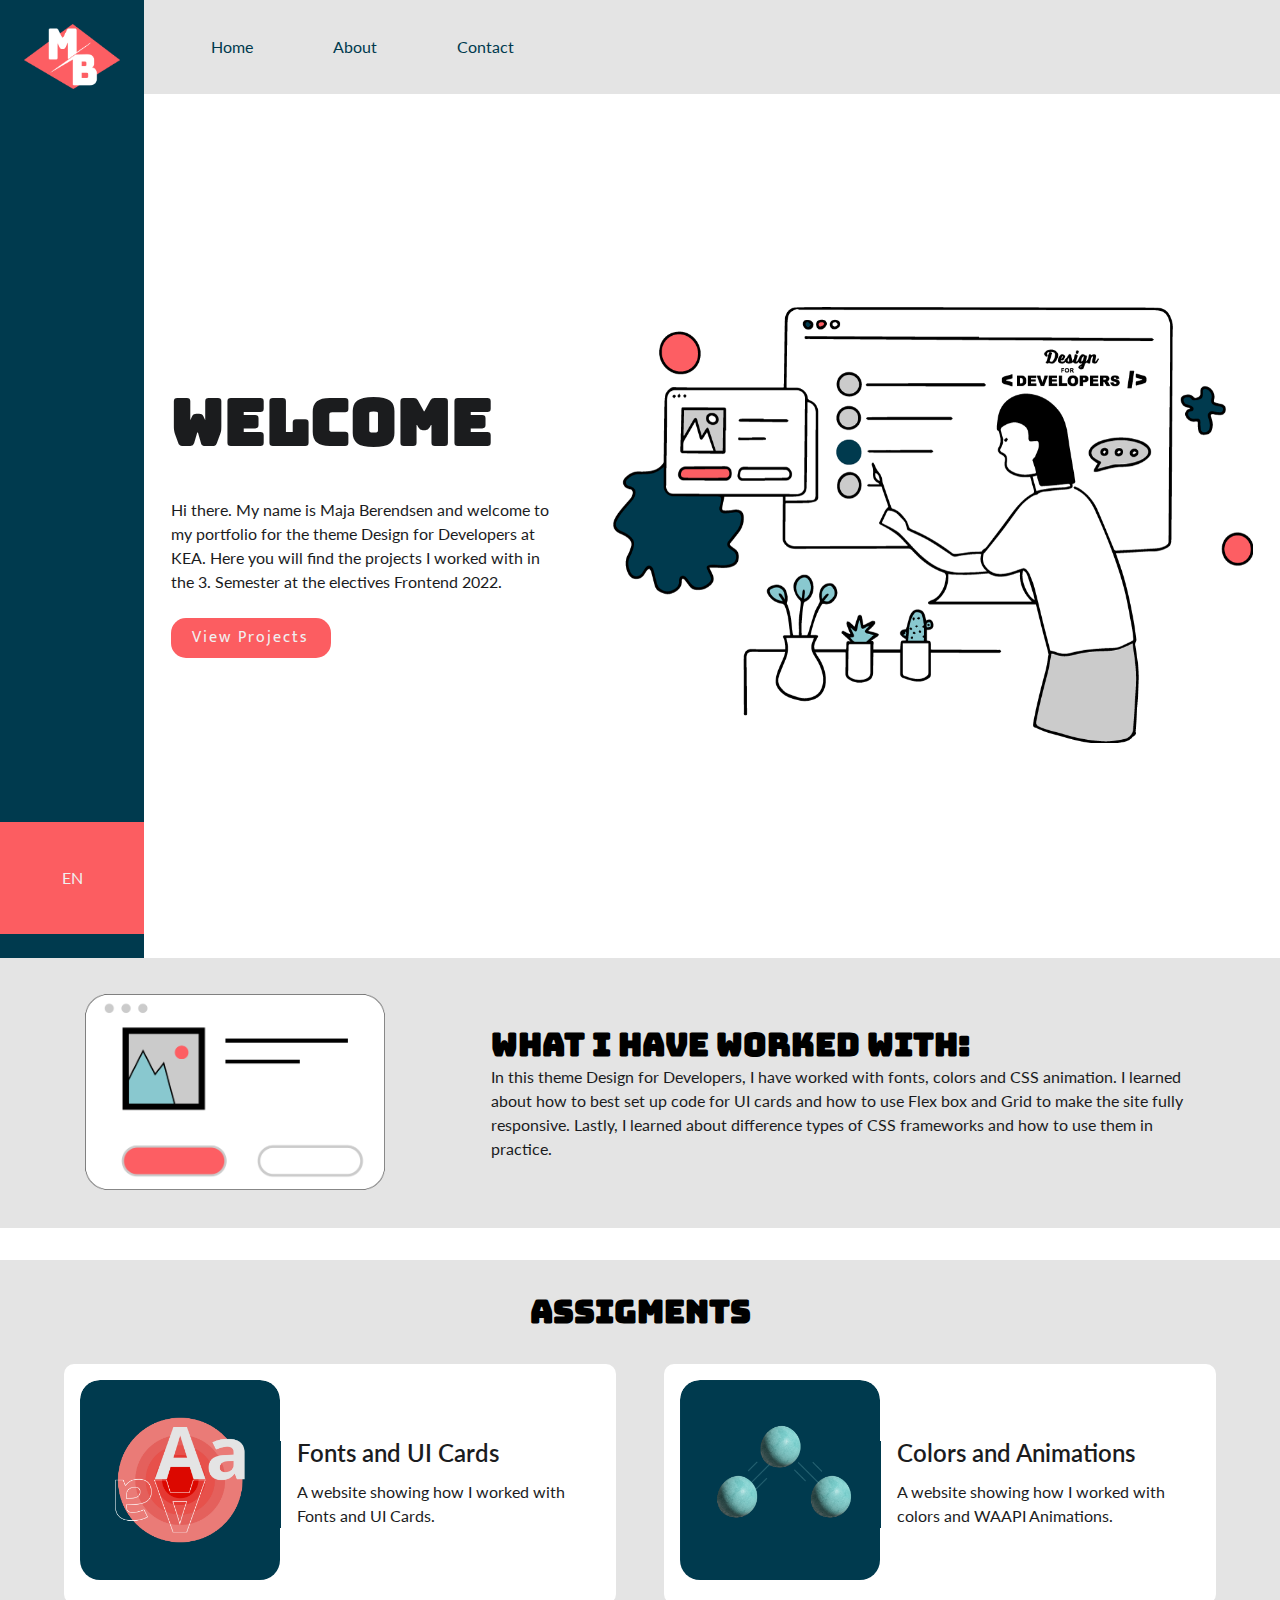
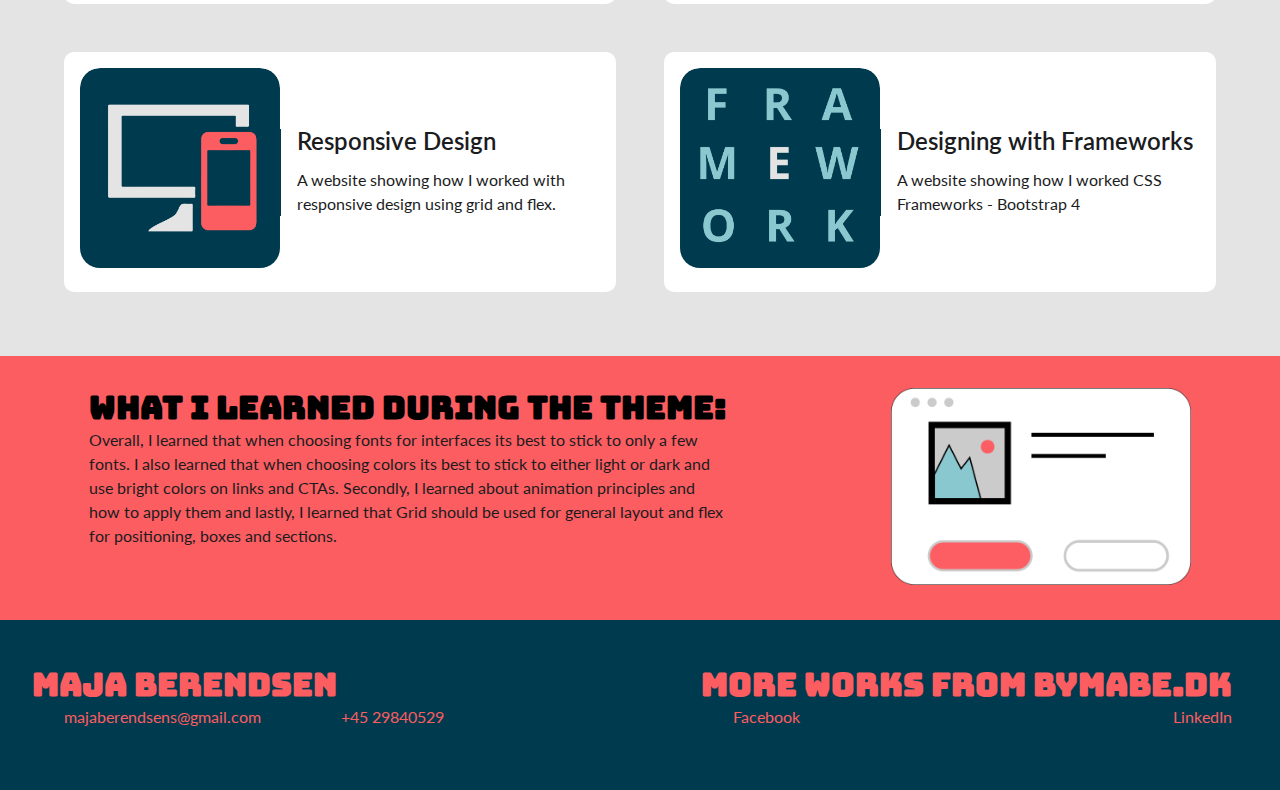
==== index.html @ e11f39b4 "first commit" ====
<!DOCTYPE html>
<html lang="en">
<head>
    <meta charset="UTF-8">
    <meta http-equiv="X-UA-Compatible" content="IE=edge">
    <meta name="viewport" content="width=s, initial-scale=1.0">
    <link rel="stylesheet" href="style.css">
    <title>Assignment Portfolio</title>
</head>
<body>
  <div id="header-con">
  <section class="leftheader">
   <div>
    <a id="logo" href="index.html"><img width="50px" height="50px" src="graphic/mb-portfolio-logo.png" alt="logo"> </a>
   </div>
   <div id="lang-con">
    <p id="white-txt">EN</p>
   </div>
  </section>
  <section class="rightheader">
  <nav>
  <ul>
    <li><a href="index.html">Home</a></li>
    <li><a href="#about">About</a></li>
    <li><a href="#contact">Contact</a></li>
  </ul>
  
</nav>
<header>
  <div class="header_text">
    <h1>Welcome</h1>
    <p class="header-p">Hi there. My name is Maja Berendsen and welcome to my portfolio for the theme Design for Developers at KEA. Here you will find the projects I worked with in the 3. Semester at the electives Frontend 2022.</p>
    <div class="CTA_button">
      <a class="CTA-btn"href="#card-container"><span>View Projects</span></a>
    </div>
  </div>
  <div class="header_graphics">
    <img src="graphic/porrfolio-assignment.png" alt="graphic of girl Ui illustrations" />
  </div>
  </section>
</header>

</div>


<section class="theme-desc">

  <div class="theme_graphics">
    <img width="500px" src="graphic/popup-graphic-03.png" alt="popup image">

  </div>
  
  <article>
  <h2>What I have worked with:</h2>
  <p>In this theme Design for Developers, I have worked with fonts, colors and CSS animation. I learned about how to best set up code for UI cards and how to use Flex box and Grid to make the site fully responsive. Lastly, I learned about difference types of CSS frameworks and how to use them in practice. </p>
</article>

</section>

<section id="card-container">
<h2 id="align">Assigments</h2>
<div class="assigments">
  <section class="exercise">
    <div class="card-img">
      <img class="cardImg" src="graphic/themes-05.png" alt="">
    </div>
    <div class="card-txt">
    <a id="cards-links" href="fonts-and-colors.html">Fonts and UI Cards</a>
    <p>A website showing how I worked with Fonts and UI Cards.</p>
    
    </div>
  </section>

  <section class="exercise">
    <div class="card-img">
      <img class="cardImg" src="graphic/themes-06.png" alt="">
    </div>
    <div class="card-txt">
      <a id="cards-links" href="colors-animation.html">Colors and Animations</a>
    <p> A website showing how I worked with colors and WAAPI Animations.</p>
    </div>
  </section>

  <section class="exercise">
    <div class="card-img">
      <img class="cardImg" src="graphic/themes-07.png" alt="">
    </div>
    <div class="card-txt">
      <a id="cards-links" href="responsive-design.html">Responsive Design</a>
    <p >A website showing how I worked with responsive design using grid and flex.</p>
    </div>
  </section>

  <section class="exercise">
    <div class="card-img">
      <img class="cardImg" src="graphic/themes-04.png" alt="">
    </div>

    <div class="card-txt">
      <a id="cards-links" href="frameworks.html">Designing with Frameworks</a>
    <p >A website showing how I worked CSS Frameworks - Bootstrap 4</p>
    </div>
  </section>

</div>
</section>


<section id="conclusion">
  
  <article>
    <h2>What I learned during the theme:</h2>
    <p>Overall, I learned that when choosing fonts for interfaces its best to stick to only a few fonts. I also learned that when choosing colors its best to stick to either light or dark and use bright colors on links and CTAs. Secondly, I learned about animation principles and how to apply them and lastly, I learned that Grid should be used for general layout and flex for positioning, boxes and sections.</p>

  </article>

  <div class="conclusion-graphics">
    <img src="graphic/popup-graphic-03.png" alt="graphic">
    </div>
    
</section>

<footer>
  <div>
    <h2>Maja Berendsen</h2>
    <ul>
      <li><a>majaberendsens@gmail.com</a></li>
      <li><a>+45 29840529</a></li>
    </ul>
  </div>
  <section>
    <div>
      <h2>More works from ByMabe.dk</h2>
      <ul>
        <li><a href="">Facebook</a></li>
        <li><a href="">LinkedIn</a></li>
      </ul>
    </div>
   
  </section>
</footer>




    <script src="script.js"></script>
</body>
</html>
---- style.css ----
/* IMPORTED FONTS */

@import url("https://fonts.googleapis.com/css2?family=Mukta:wght@200;300;400;500;600;700;800&display=swap");
@import url("https://fonts.googleapis.com/css2?family=Roboto:ital,wght@1,100&display=swap");
@import url('https://fonts.googleapis.com/css2?family=Bungee&family=Lato:wght@300;400;700&family=Playfair+Display:wght@700&display=swap');

/* #### GENERAL SETTINGS #### */
html{
  scroll-behavior: smooth;
}
* {
  box-sizing: border-box;
  margin: 0px;
  padding: 0px;
  list-style: none;
}

/* IMAGES */
img {
  max-width: 100%;
  width: 100%;
  height: auto;
  border-radius: 20px;
}

/* CSS CUSTOM PROPERTIES */

:root {
  font-family: "Lato", sans-serif;
  --color-darkest: #003a4e;
  --color-dark: #89c8cf;
  --color-light: #fc5d61;
  --color-lighter: #e4e4e4;
  --color-green: rgb(36, 146, 60);
  --color-active: #fc5d61;
  --color-ctas: #fc5d61;
  --white: #f0f0f0;
  --black: #1b1c1e;
}

/* FONT SIZES */

h1 {
  font-family: 'Bungee', cursive;
  font-size: 4rem;
  line-height: 3.5rem;
  margin-bottom: 1.5rem;
  color: var(--black);
}

h2 {
  font-size: 2rem;
  line-height: 2.5rem;
  font-family: 'Bungee', cursive;
}

h3, #cards-links {
  font-size: 1.5rem;
  line-height: 1.5rem;
  padding-bottom: 0.9rem;
  color: var(--black);
}

p {
  color: var(--black);
  line-height: 1.5rem;
  font-size: 1rem;
  font-family: "Lato", sans-serif;
}

a{
  text-decoration: none;
  color: var(--black);
  line-height: 1.5rem;
  font-size: 1rem;
  font-family: "Lato", sans-serif;

}

a:hover{
  color: var(--color-dark)

}

/* FONT SIZES END */

/* BUTTONS */

.header-btn {
  display: block;
  width: 10rem;
  height: 40px;
  line-height: 40px;
  text-decoration: none;
  color: var(--color-darkest);
  font-family: "Mukta", sans-serif;

  letter-spacing: 2px;
  text-align: center;
  position: relative;
  transition: all 0.35s;
}

.nav_button,
.highlight_button {
  /* background-color: var(--active-ctas); */
  border: 1.5px solid var(--color-darkest);
  color: var(--color-darkest);
  max-width: 10rem;
  max-height: 2.7rem;
}


/* .highlight_button {
  grid-row: 3;
  grid-column: 4;
} */


.CTA_button{
  border-radius: 15px;
  background-color: var(--color-ctas);
  color: var(--white);
  max-width: 10rem;
  max-height: 2.7rem;
}

.CTA-btn{
  display: block;
  width: 10rem;
  height: 40px;
  line-height: 40px;
  text-decoration: none;
  color: var(--white);
  font-family: "Mukta", sans-serif;

  letter-spacing: 2px;
  text-align: center;
  position: relative;
  transition: all 0.35s;
}


.theme-headline{
  font-family:  'Bungee', cursive;
}

#white-txt {
  color: var(--white);
}

/* ##################   START   ##################### */

/* NAVIGATION */

nav {
  display: flex;
  justify-content: space-between;
  background-color: var(--color-lighter);
  /* border-bottom: 1px solid var(--color-darkest); */
  padding: 2.2rem;
  align-items: center;
}
ul {
  display: flex;
  justify-content: space-between;
  gap: 5rem;
  list-style: none;
  padding-left: 2rem;
}

nav a {
  text-decoration: none;
  color: var(--color-darkest);
  font-family: "Lato", sans-serif;
  font-weight: 400;
}

/* NAVIGATION END */

/* HEADER */


#header-con {
  display: flex;
}

.leftheader {
  width: 9rem;
  min-height: 80vh;
  background-color: var(--color-darkest);
  border-right: 0px solid;
  display: flex;
  flex-direction: column;
  align-items: center;
  justify-content: space-between;
  padding: 1.5rem;
}

#lang-con{
  display: flex;
  align-items: center;
  justify-content: center;
  justify-self: flex-end;
  width: 9rem;
  height: 7rem;
  background-color: var(--color-light);
}

.rightheader {
  width: 100%;
}


header {
  /* display: grid; */
  /* grid-template-columns: 1fr 1fr; */
  display: flex;
  min-height: 96vh;
  justify-content: space-evenly;
  align-items: center;
  gap: 2rem;
  flex-wrap: wrap-reverse;
  background-color: white;

}

.header_graphics{
  width: 40rem;
}

.header_text {
  display: flex;
  flex-direction: column;
  gap: 1.5rem;
  width: 30vw;

  line-height: 1.5rem;
}

/* HEADER END */

/* THEME */


.theme-desc {
  display: flex;
  align-items: center;
  min-height: 50vh;
  padding: 2rem;
  justify-content: space-around;
  flex-wrap: wrap-reverse;
  min-height: 30vh;
  background-color: var(--color-lighter);
}

.theme-desc article {
  max-width: 55vw;
}

.theme_graphics{
  width: 300px;
  height: auto;
}

/* THEME END */

/* CARD */

#card-container{
  margin-top: 2rem;
  background-color: var(--color-lighter);
  padding: 2rem;
}

.assigments {
  display: grid;
  align-items: center;
  justify-content: center;
  grid-template-columns: repeat(auto-fill, minmax(500px, 1fr));
  grid-template-rows: auto;
  gap: 3rem;
  margin: 2rem 2rem;
}

.exercise {
  display: flex;
  justify-content: space-around;
  align-items: center;
  max-width: 40rem;
  padding: 1rem;
  background-color: white;
  border-radius: 10px;
}

.card-img {
  width: 13rem;
  height: 13rem;
  border-radius: 20px;
  overflow: hidden;
}

.cardImg {
  width: 100%;
  object-fit: cover;
  overflow: hidden;
}

.card-txt {
  display: flex;
  flex-direction: column;
  max-width: 20rem;
  padding-left: 1rem;
  border-left: 1px solid var(--color-darkest);
}


#cards-links:link{
  text-decoration: none;
  font-weight: 600;
  
}

#cards-links:hover{
color: var(--color-active);
}



/* CONCLUSION */

#conclusion{
  display: flex;
  justify-content: space-around;
  gap:3rem;
  min-height: 20vh;
    background-color: var(--color-active);
    padding: 2rem;
    flex-wrap: wrap-reverse;
  }

  .conclusion-graphics{
    max-width: 300px;
  }

  #conclusion article {
    max-width: 40rem;
  

  }

  /* ###################  ASSIGNMENT PAGE ################### */

  .theme-desc article .columns{
    column-count: 2;
    column-gap: 2rem;
    margin-top: 1rem;
    max-width: 55vw;

  }

  #gallery{
    min-height: 50vh;
    background-color: var(--white);
    display: flex;
    padding: 2rem;
    justify-content: space-around
  
  }

  #project-nav{
    display: flex;
    justify-content: space-between;
    padding: 2rem;
    min-height: 20vh;
    background-color: var(--color-active);
  }

  .details{
    display: grid;
    grid-template-columns: repeat(3, 1fr);
    grid-gap: 3rem;
    
    place-items: center;
  

  }

  .page-details{
    max-height:300px;
    width: auto;
  }

  .page-head{
    display: flex;
    flex-direction: column;
    align-items: center;
    gap: 2rem;
  }

  #mockup{
    width: 700px;
    height: auto;
  }

  /* ###################  ASSIGNMENT PAGE END ################### */


/* FOOTER */

footer {
  display: flex;
  padding: 5vh 2rem;
  align-items: top;
  flex-wrap: wrap;
  justify-content: space-between;
  background-color: var(--color-darkest);
  color: var(--color-light);
}

footer a {
  color: var(--color-light);
}

footer section {
  display: flex;
  max-width: 50vw;
  align-items: top;
  flex-wrap: wrap;
  justify-content: space-between;
}

footer section div {
  margin: 0px 1rem 1rem 1rem;
}

/* FOOTER END */

/* CLASSES AND IDS */


.pageheader {
  flex-direction: row-reverse;
}

.rightpage {
  background-color: rgba(102, 205, 171, 0);
}

#align {
  text-align: center;
}

/* CLASSES AND IDS END */

/* KEYFRAMES */

/* KEYFRAMES END */

/* MEDIA QUARIES */

@media only screen and (max-width: 1234px) {
  .leftheader {
    display: block;
    min-height: 1rem;
    width: 9rem;
    height: 5.7rem;
    padding: 0;
  }

  .theme-desc{
    flex-direction: column;
    gap: 2rem;
    align-content: center;
  }

  #lang-con{
   display: none;
  }

  header{
  min-width: 100%;
  justify-content: inherit;
  align-self: center;
  padding: 1rem;
  gap: 0px;
  }

  .header_text{
    width: 100%;
  }



  .card-img{
    width: 9rem;
    height: 9rem;
    padding: 0.5rem;
  }

  .details{
    grid-template-columns: 1fr 1fr;
  }
  




} 


@media only screen and (max-width: 600px){
  .exercise{
    max-width: 90%;
  }

  .assigments{
    grid-template-columns: 1fr;
  }
  .details{
    grid-template-columns: 1fr;
  }
  
}

/* MEDIA QUARIES END */
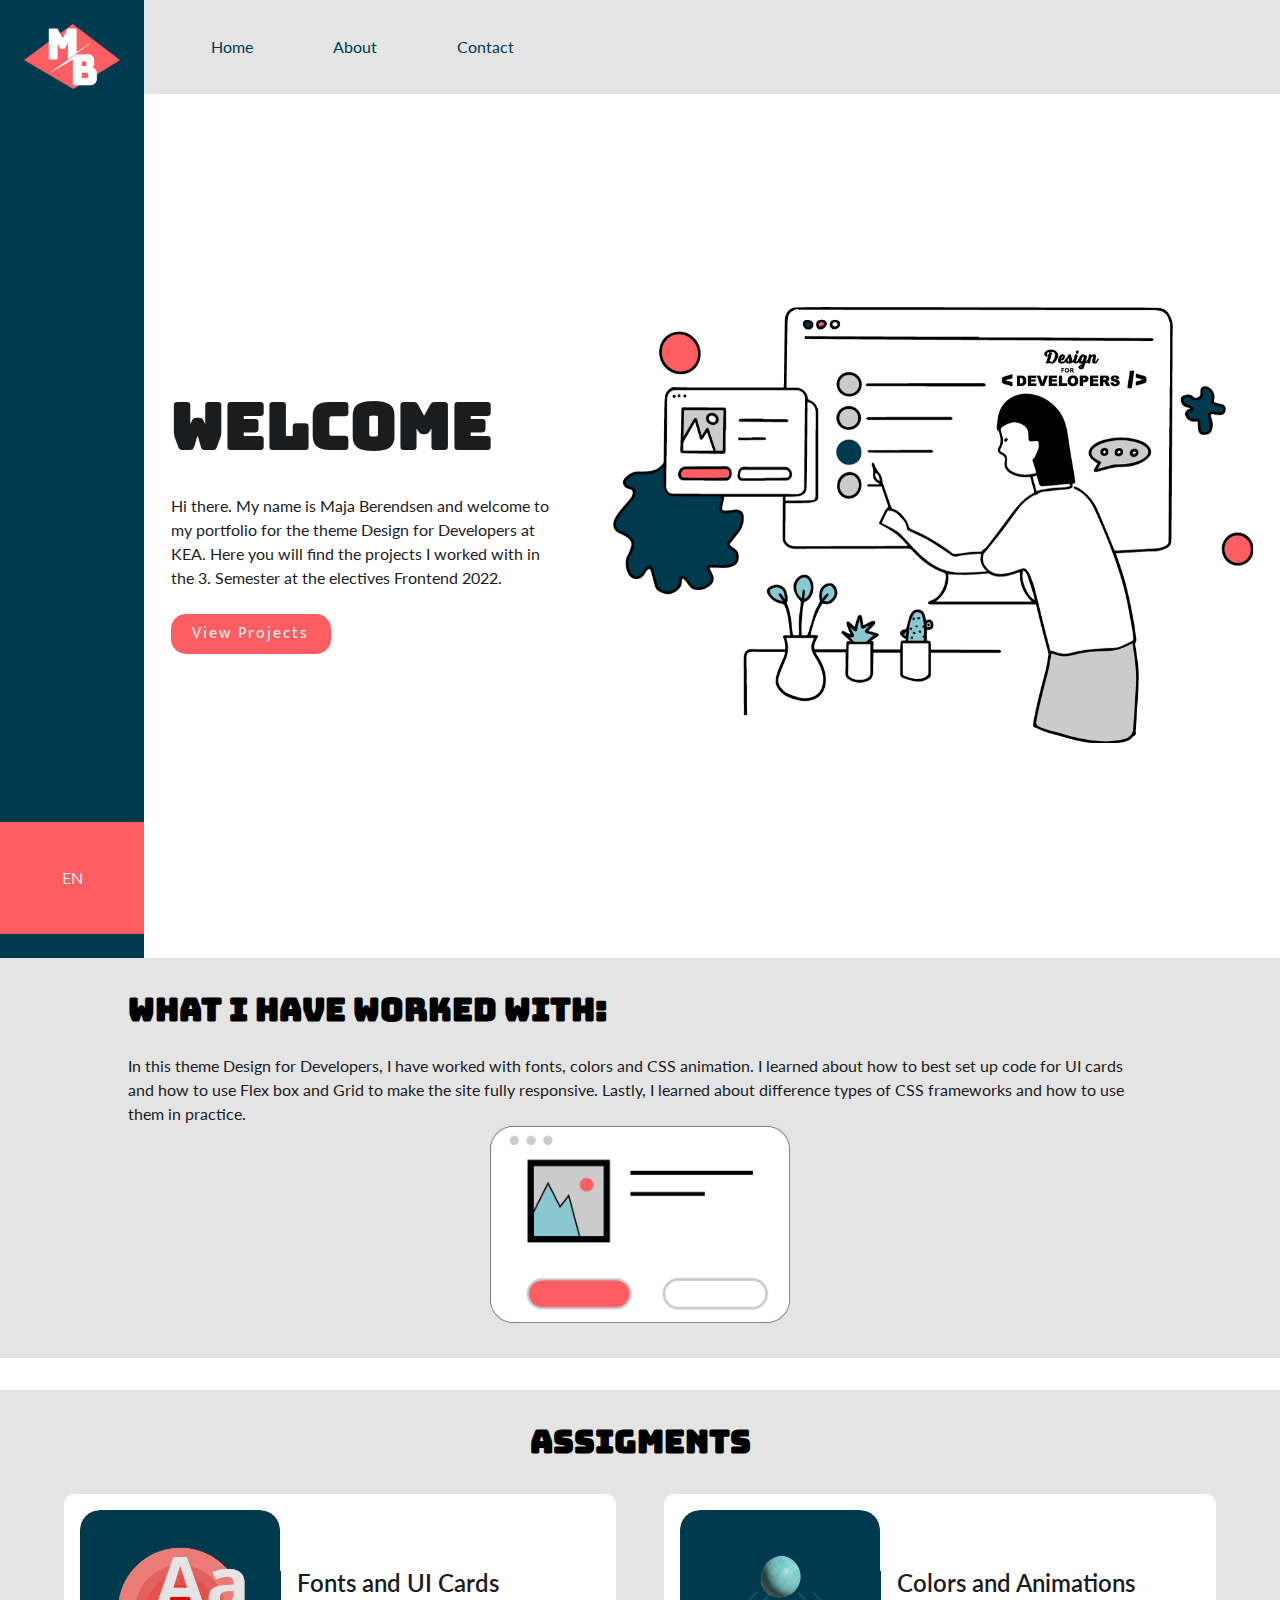
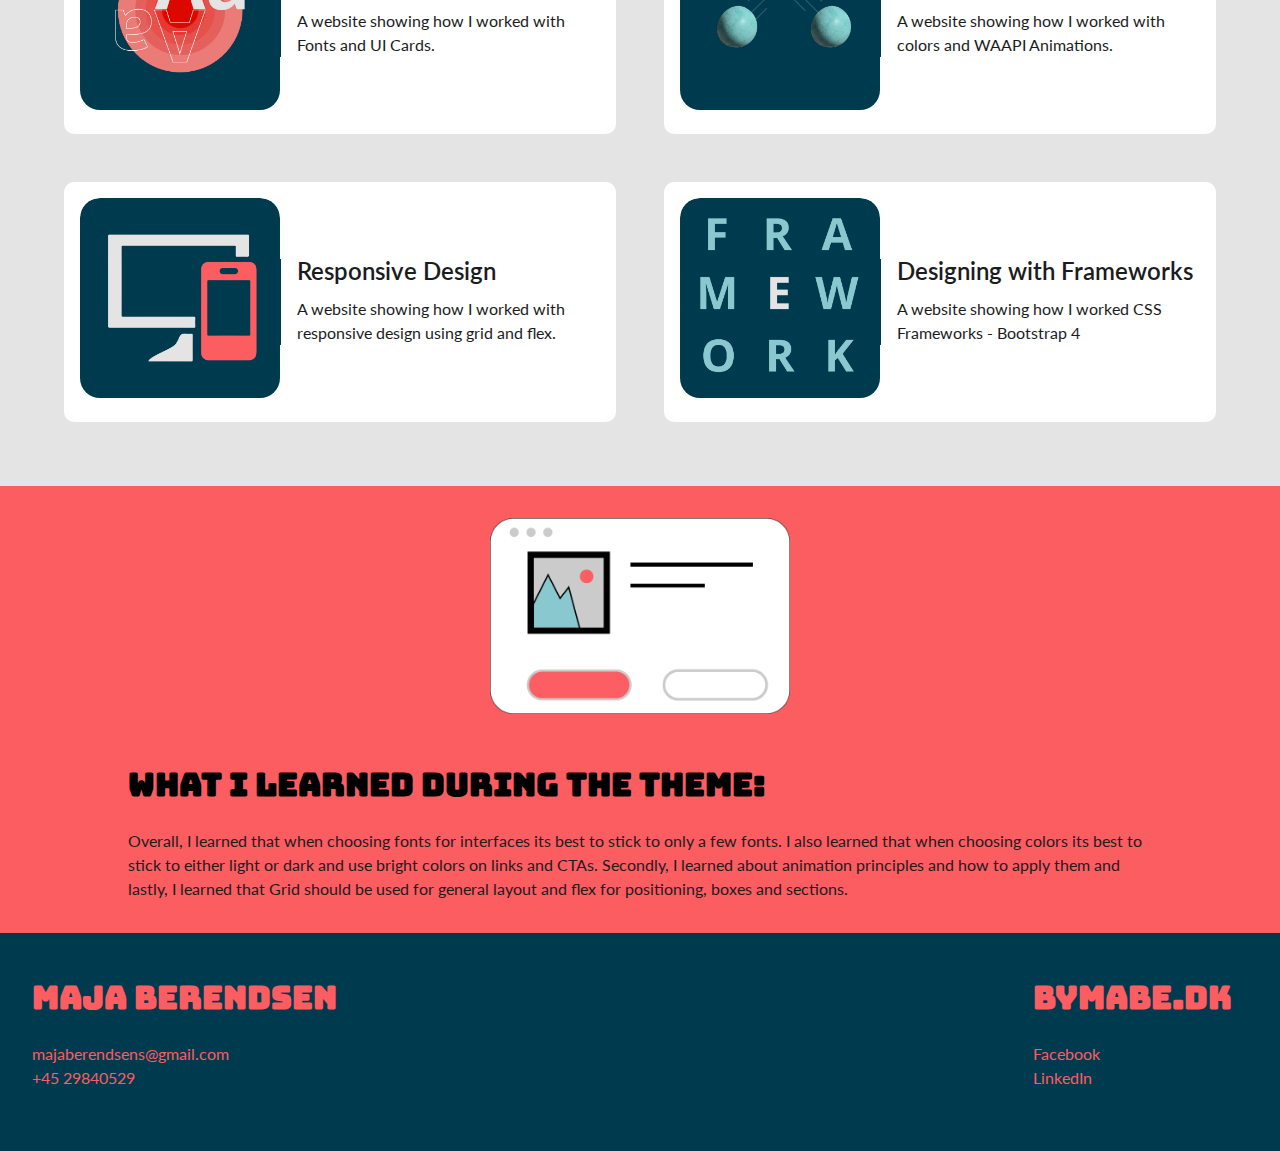
==== commit 3f54e9cf: "Responsive fixed" ====
--- a/index.html
+++ b/index.html
@@ -11,15 +11,30 @@
   <div id="header-con">
   <section class="leftheader">
    <div>
-    <a id="logo" href="index.html"><img width="50px" height="50px" src="graphic/mb-portfolio-logo.png" alt="logo"> </a>
+    <a id="logo" href="index.html"><img src="graphic/mb-portfolio-logo.png" alt="logo"> </a>
+
+    <div class="menu" id="navbar">
+      <svg class="menu" id="menu" xmlns="http://www.w3.org/2000/svg" width="35" height="35" fill="white" class="bi bi-justify" viewBox="0 0 16 16">
+   <path fill-rule="evenodd" d="M2 12.5a.5.5 0 0 1 .5-.5h11a.5.5 0 0 1 0 1h-11a.5.5 0 0 1-.5-.5zm0-3a.5.5 0 0 1 .5-.5h11a.5.5 0 0 1 0 1h-11a.5.5 0 0 1-.5-.5zm0-3a.5.5 0 0 1 .5-.5h11a.5.5 0 0 1 0 1h-11a.5.5 0 0 1-.5-.5zm0-3a.5.5 0 0 1 .5-.5h11a.5.5 0 0 1 0 1h-11a.5.5 0 0 1-.5-.5z"/>
+  </svg>
+  </div>
    </div>
+
+  
+
+
+
    <div id="lang-con">
     <p id="white-txt">EN</p>
    </div>
   </section>
   <section class="rightheader">
+
   <nav>
-  <ul>
+  <ul class="navButtons show-desktop" id="navigation">
+    <svg class="exitButton" alt="exit-btn" id="exit" xmlns="http://www.w3.org/2000/svg" width="35" height="35" fill="white" class="bi bi-x" viewBox="0 0 16 16">
+  <path d="M4.646 4.646a.5.5 0 0 1 .708 0L8 7.293l2.646-2.647a.5.5 0 0 1 .708.708L8.707 8l2.647 2.646a.5.5 0 0 1-.708.708L8 8.707l-2.646 2.647a.5.5 0 0 1-.708-.708L7.293 8 4.646 5.354a.5.5 0 0 1 0-.708z"/>
+</svg>
     <li><a href="index.html">Home</a></li>
     <li><a href="#about">About</a></li>
     <li><a href="#contact">Contact</a></li>
@@ -130,7 +145,7 @@
   </div>
   <section>
     <div>
-      <h2>More works from ByMabe.dk</h2>
+      <h2>ByMabe.dk</h2>
       <ul>
         <li><a href="">Facebook</a></li>
         <li><a href="">LinkedIn</a></li>
--- a/style.css
+++ b/style.css
@@ -2,10 +2,10 @@
 
 @import url("https://fonts.googleapis.com/css2?family=Mukta:wght@200;300;400;500;600;700;800&display=swap");
 @import url("https://fonts.googleapis.com/css2?family=Roboto:ital,wght@1,100&display=swap");
-@import url('https://fonts.googleapis.com/css2?family=Bungee&family=Lato:wght@300;400;700&family=Playfair+Display:wght@700&display=swap');
+@import url("https://fonts.googleapis.com/css2?family=Bungee&family=Lato:wght@300;400;700&family=Playfair+Display:wght@700&display=swap");
 
 /* #### GENERAL SETTINGS #### */
-html{
+html {
   scroll-behavior: smooth;
 }
 * {
@@ -41,21 +41,23 @@
 /* FONT SIZES */
 
 h1 {
-  font-family: 'Bungee', cursive;
-  font-size: 4rem;
+  font-family: "Bungee", cursive;
+  font-size: clamp(2.5rem, 5vw, 4rem);
   line-height: 3.5rem;
+  margin-bottom: 1rem;
+  color: var(--black);
+}
+
+h2 {
+  font-size: clamp(1.5rem, 3vw, 2rem);
+  line-height: 2.5rem;
   margin-bottom: 1.5rem;
-  color: var(--black);
-}
-
-h2 {
-  font-size: 2rem;
-  line-height: 2.5rem;
-  font-family: 'Bungee', cursive;
-}
-
-h3, #cards-links {
-  font-size: 1.5rem;
+  font-family: "Bungee", cursive;
+}
+
+h3,
+#cards-links {
+  font-size: clamp(1.2rem, 4vw, 1.5rem);
   line-height: 1.5rem;
   padding-bottom: 0.9rem;
   color: var(--black);
@@ -64,22 +66,20 @@
 p {
   color: var(--black);
   line-height: 1.5rem;
-  font-size: 1rem;
+  font-size: clamp(0.5rem, 5vw, 1rem);
   font-family: "Lato", sans-serif;
 }
 
-a{
+a {
   text-decoration: none;
   color: var(--black);
   line-height: 1.5rem;
-  font-size: 1rem;
+  font-size: clamp(0.5rem, 5vw, 1rem);
   font-family: "Lato", sans-serif;
-
-}
-
-a:hover{
-  color: var(--color-dark)
-
+}
+
+a:hover {
+  color: var(--color-dark);
 }
 
 /* FONT SIZES END */
@@ -110,14 +110,12 @@
   max-height: 2.7rem;
 }
 
-
 /* .highlight_button {
   grid-row: 3;
   grid-column: 4;
 } */
 
-
-.CTA_button{
+.CTA_button {
   border-radius: 15px;
   background-color: var(--color-ctas);
   color: var(--white);
@@ -125,7 +123,7 @@
   max-height: 2.7rem;
 }
 
-.CTA-btn{
+.CTA-btn {
   display: block;
   width: 10rem;
   height: 40px;
@@ -140,9 +138,8 @@
   transition: all 0.35s;
 }
 
-
-.theme-headline{
-  font-family:  'Bungee', cursive;
+.theme-headline {
+  font-family: "Bungee", cursive;
 }
 
 #white-txt {
@@ -161,7 +158,7 @@
   padding: 2.2rem;
   align-items: center;
 }
-ul {
+#navigation {
   display: flex;
   justify-content: space-between;
   gap: 5rem;
@@ -176,10 +173,39 @@
   font-weight: 400;
 }
 
+/* #### BURGER MENU */
+
+.show-desktop {
+  display: block;
+}
+.menu, .exitButton {
+  display: none;
+}
+
+.menu {
+  width: 3em;
+  float: right;
+
+  cursor: pointer;
+  /* position:fixed;
+  top: 9vw;
+  left: 80%;
+  z-index: 10; */
+}
+
+.exitButton {
+  position: absolute;
+  width: 2em;
+  top: 0;
+  right: 3em;
+  padding-top: 3em;
+  cursor: pointer;
+}
+
+  
 /* NAVIGATION END */
 
 /* HEADER */
-
 
 #header-con {
   display: flex;
@@ -197,7 +223,7 @@
   padding: 1.5rem;
 }
 
-#lang-con{
+#lang-con {
   display: flex;
   align-items: center;
   justify-content: center;
@@ -211,7 +237,6 @@
   width: 100%;
 }
 
-
 header {
   /* display: grid; */
   /* grid-template-columns: 1fr 1fr; */
@@ -222,10 +247,9 @@
   gap: 2rem;
   flex-wrap: wrap-reverse;
   background-color: white;
-
-}
-
-.header_graphics{
+}
+
+.header_graphics {
   width: 40rem;
 }
 
@@ -241,7 +265,6 @@
 /* HEADER END */
 
 /* THEME */
-
 
 .theme-desc {
   display: flex;
@@ -256,9 +279,10 @@
 
 .theme-desc article {
   max-width: 55vw;
-}
-
-.theme_graphics{
+  min-width: 80vw
+}
+
+.theme_graphics {
   width: 300px;
   height: auto;
 }
@@ -267,7 +291,7 @@
 
 /* CARD */
 
-#card-container{
+#card-container {
   margin-top: 2rem;
   background-color: var(--color-lighter);
   padding: 2rem;
@@ -314,97 +338,96 @@
   border-left: 1px solid var(--color-darkest);
 }
 
-
-#cards-links:link{
+#cards-links:link {
   text-decoration: none;
   font-weight: 600;
-  
-}
-
-#cards-links:hover{
-color: var(--color-active);
-}
-
-
+}
+
+#cards-links:hover {
+  color: var(--color-active);
+}
 
 /* CONCLUSION */
 
-#conclusion{
+#conclusion {
   display: flex;
   justify-content: space-around;
-  gap:3rem;
+  gap: 3rem;
   min-height: 20vh;
-    background-color: var(--color-active);
-    padding: 2rem;
-    flex-wrap: wrap-reverse;
-  }
-
-  .conclusion-graphics{
-    max-width: 300px;
-  }
-
-  #conclusion article {
-    max-width: 40rem;
-  
-
-  }
-
-  /* ###################  ASSIGNMENT PAGE ################### */
-
-  .theme-desc article .columns{
-    column-count: 2;
-    column-gap: 2rem;
-    margin-top: 1rem;
-    max-width: 55vw;
-
-  }
-
-  #gallery{
-    min-height: 50vh;
-    background-color: var(--white);
-    display: flex;
-    padding: 2rem;
-    justify-content: space-around
-  
-  }
-
-  #project-nav{
-    display: flex;
-    justify-content: space-between;
-    padding: 2rem;
-    min-height: 20vh;
-    background-color: var(--color-active);
-  }
-
-  .details{
-    display: grid;
-    grid-template-columns: repeat(3, 1fr);
-    grid-gap: 3rem;
-    
-    place-items: center;
-  
-
-  }
-
-  .page-details{
-    max-height:300px;
-    width: auto;
-  }
-
-  .page-head{
-    display: flex;
-    flex-direction: column;
-    align-items: center;
-    gap: 2rem;
-  }
-
-  #mockup{
-    width: 700px;
-    height: auto;
-  }
-
-  /* ###################  ASSIGNMENT PAGE END ################### */
-
+  background-color: var(--color-active);
+  padding: 2rem;
+  flex-wrap: wrap-reverse;
+}
+
+.conclusion-graphics {
+  max-width: 300px;
+}
+
+#conclusion article {
+  max-width: 40vw;
+  min-width: 80vw
+}
+
+/* ###################  ASSIGNMENT PAGE ################### */
+
+.theme-desc article .columns {
+  column-count: 2;
+  column-gap: 2rem;
+  margin-top: 1rem;
+  /* max-width: 55vw; */
+}
+
+#gallery {
+  min-height: 50vh;
+  background-color: var(--white);
+  display: flex;
+  padding: 2rem;
+  justify-content: space-around;
+}
+
+#project-nav {
+  display: flex;
+  justify-content: space-between;
+  padding: 2rem;
+  min-height: 20vh;
+  background-color: var(--color-active);
+}
+
+.details {
+  display: grid;
+  grid-template-columns: repeat(3, 1fr);
+  grid-gap: 3rem;
+
+  place-items: center;
+}
+
+.page-details {
+  max-height: 300px;
+  width: auto;
+}
+
+.page-head {
+  display: flex;
+  flex-direction: column;
+  align-items: center;
+  gap: 2rem;
+}
+
+#mockup {
+  width: 700px;
+  height: auto;
+}
+
+.prev, .next {
+  display: flex;
+  flex-direction: column;
+  justify-items: center;
+  justify-content: space-around;
+  gap: 0.4rem;
+  place-items: center;
+}
+
+/* ###################  ASSIGNMENT PAGE END ################### */
 
 /* FOOTER */
 
@@ -438,7 +461,6 @@
 
 /* CLASSES AND IDS */
 
-
 .pageheader {
   flex-direction: row-reverse;
 }
@@ -463,64 +485,144 @@
   .leftheader {
     display: block;
     min-height: 1rem;
-    width: 9rem;
-    height: 5.7rem;
-    padding: 0;
-  }
-
-  .theme-desc{
+    width: 100%;
+    height: auto
+  }
+
+  #logo img{
+    width: 10vw;
+  }
+
+
+  #header-con{
+    flex-direction: column;
+  }
+
+  .theme-desc {
     flex-direction: column;
     gap: 2rem;
     align-content: center;
   }
 
-  #lang-con{
-   display: none;
-  }
-
-  header{
-  min-width: 100%;
-  justify-content: inherit;
-  align-self: center;
-  padding: 1rem;
-  gap: 0px;
-  }
-
-  .header_text{
+  #lang-con {
+    display: none;
+  }
+
+  header {
+    min-width: 100%;
+    justify-content: inherit;
+    align-self: center;
+    padding: 1rem;
+    gap: 0px;
+  }
+
+  .header_text {
     width: 100%;
   }
 
-
-
-  .card-img{
+  .card-img {
     width: 9rem;
     height: 9rem;
     padding: 0.5rem;
   }
 
-  .details{
+  .details {
     grid-template-columns: 1fr 1fr;
   }
+}
+
+@media only screen and (max-width:1060px){
+  .theme-desc article .columns {
+    column-count: 1;
+  }
+}
+
+@media only screen and (max-width: 600px) {
+
+  #logo img{
+    width: 15vw;
+  }
+
+  .menu, .exitButton {
+    display: block;
+}
+
+  #navigation {
+    display: block;
+    position: fixed;
+    width: 100%;
+    height: 100vh;
+    background-color: rgba(0,0,0, 0.9);;
+    top: -110vh;
+    overflow-x: hidden;
+    text-align: center;
+    transition: 0.5s ease;
+    margin-block-start: 0;
+    padding-inline-start: 0;
+    padding-bottom: 0;
+}
+
+nav ul li a {
+  font-size: 20px;
+  color: #818181;
+}
+
+nav ul li a:hover {
+  color: white;
+}
+
+.nav-transition {
+  top: 0 !important;
+  transition: 1s !important;
+}
+
+nav ul li{
+  display: block;
+  margin: 50px 0;
+  line-height: 30px;
+  transition: 0.3s;
+  top: 80px;
+  padding-top: 25px;
+}
+
+
+  .exercise {
+    max-width: 90%;
+  }
+
+  .assigments {
+    grid-template-columns: 1fr;
+  }
+  .details {
+    grid-template-columns: 1fr;
+  }
+
+  #gallery{
+    flex-direction: column;
+  }
+
+  #project-nav{
+    flex-direction: column;
+    gap: 2rem;
+  }
+
+  footer ul{
+    flex-direction: column;
+    gap:1rem;
+  }
+
+  footer{
+    flex-wrap: nowrap;
+    flex-direction: column;
+    gap: 1.5rem;
+
+  }
+
+
+
   
-
-
-
-
-} 
-
-
-@media only screen and (max-width: 600px){
-  .exercise{
-    max-width: 90%;
-  }
-
-  .assigments{
-    grid-template-columns: 1fr;
-  }
-  .details{
-    grid-template-columns: 1fr;
-  }
-  
-}
+}
+
+
 
 /* MEDIA QUARIES END */
